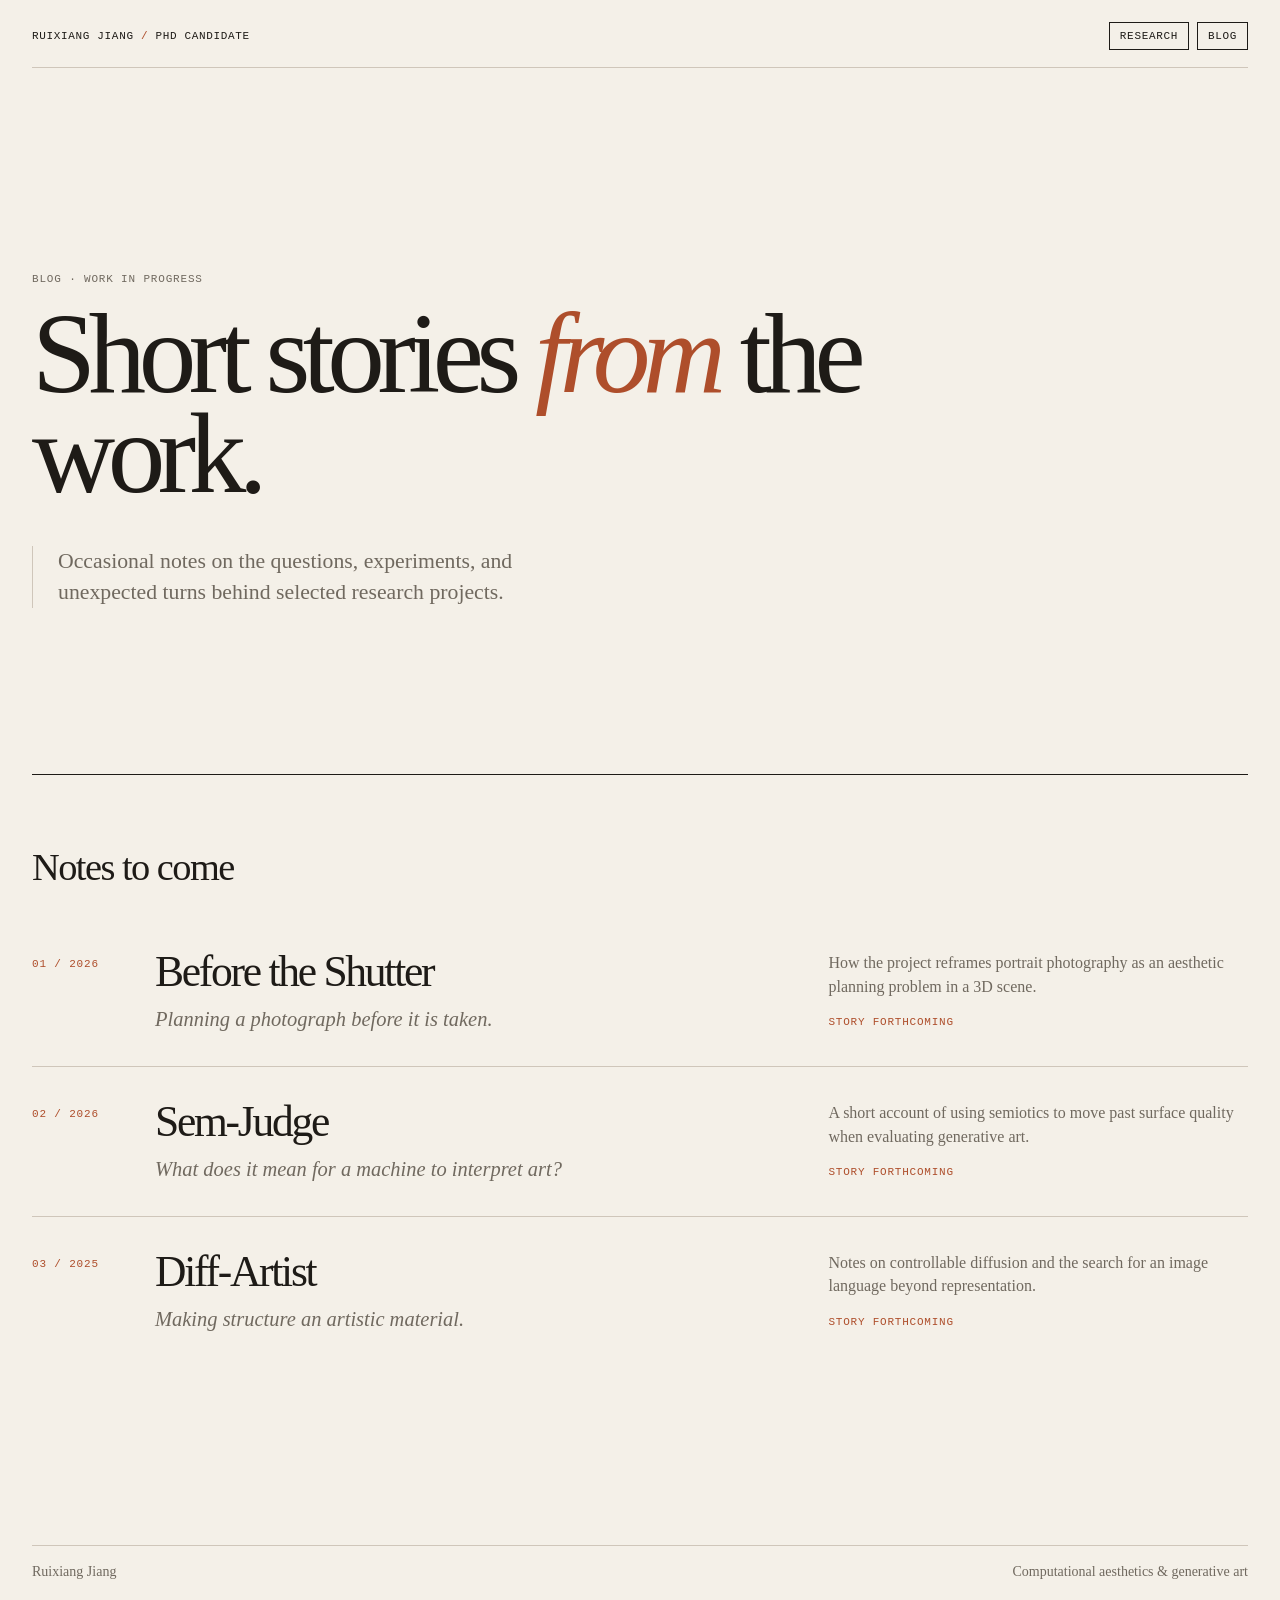
==== blog.html @ 03960910 "Add publication teasers and entrance motion" ====
<!doctype html>
<html lang="en">

<head>
  <meta charset="utf-8">
  <meta name="viewport" content="width=device-width, initial-scale=1">
  <meta name="description" content="Short notes from Ruixiang Jiang's research projects.">
  <title>Blog — Ruixiang Jiang</title>
  <style>
    :root {
      --paper: #f4f0e8;
      --ink: #1e1b17;
      --muted: #70695f;
      --line: #cfc6ba;
      --accent: #ae4e2b;
      --content: min(1220px, calc(100% - 64px));
    }
    * { box-sizing: border-box; }
    html { scroll-behavior: smooth; }
    body { background: var(--paper); color: var(--ink); font-family: Georgia, 'Times New Roman', serif; margin: 0; min-width: 320px; }
    a { color: inherit; }
    a:focus-visible { outline: 2px solid var(--accent); outline-offset: 4px; }
    .site-header { align-items: center; border-bottom: 1px solid var(--line); display: flex; font-family: ui-monospace, SFMono-Regular, Menlo, Monaco, Consolas, monospace; font-size: 11px; justify-content: space-between; letter-spacing: .06em; margin: 0 auto; max-width: var(--content); padding: 22px 0 17px; text-transform: uppercase; }
    .site-header a { text-decoration: none; }
    .site-header a:hover { color: var(--accent); }
    .slash { color: var(--accent); }
    .header-actions { display: flex; gap: 8px; }
    .header-actions a { border: 1px solid var(--ink); padding: 7px 10px; transition: background .2s ease, color .2s ease; }
    .header-actions a:hover { background: var(--ink); color: var(--paper); }
    main, .site-footer { margin: 0 auto; max-width: var(--content); }
    .hero { max-width: 900px; padding: clamp(100px, 16vw, 210px) 0 clamp(90px, 13vw, 170px); }
    .eyebrow, .note-meta { color: var(--muted); font-family: ui-monospace, SFMono-Regular, Menlo, Monaco, Consolas, monospace; font-size: 11px; letter-spacing: .075em; text-transform: uppercase; }
    .eyebrow { margin: 0 0 18px; }
    h1 { font-size: clamp(58px, 9vw, 132px); font-weight: 400; letter-spacing: -.065em; line-height: .87; margin: 0; }
    .accent { color: var(--accent); font-style: italic; }
    .hero-copy { border-left: 1px solid var(--line); color: var(--muted); font-size: clamp(18px, 1.7vw, 23px); line-height: 1.42; margin: 43px 0 0; max-width: 565px; padding-left: 25px; }
    .notes { border-top: 1px solid var(--ink); padding-top: 15px; }
    h2 { font-size: clamp(29px, 3vw, 44px); font-weight: 400; letter-spacing: -.04em; margin: 55px 0 28px; }
    .note { display: grid; gap: 28px; grid-template-columns: 95px minmax(0, 1fr) minmax(220px, .65fr); padding: 34px 0; }
    .note + .note { border-top: 1px solid var(--line); }
    .note-index { color: var(--accent); font-family: ui-monospace, SFMono-Regular, Menlo, Monaco, Consolas, monospace; font-size: 11px; letter-spacing: .075em; padding-top: 7px; }
    .note h3 { font-size: clamp(28px, 3.4vw, 52px); font-weight: 400; letter-spacing: -.052em; line-height: .95; margin: 0 0 14px; }
    .note-title { color: var(--muted); font-size: clamp(17px, 1.6vw, 21px); font-style: italic; line-height: 1.25; margin: 0; }
    .note-copy { align-self: start; color: var(--muted); font-size: 16px; line-height: 1.45; margin: 0; }
    .coming { color: var(--accent); display: block; font-family: ui-monospace, SFMono-Regular, Menlo, Monaco, Consolas, monospace; font-size: 11px; letter-spacing: .07em; margin-top: 17px; text-transform: uppercase; }
    .site-footer { border-top: 1px solid var(--line); color: var(--muted); display: flex; font-size: 14px; justify-content: space-between; margin-top: clamp(90px, 14vw, 180px); padding: 18px 0 30px; }
    @media (max-width: 760px) { :root { --content: min(100% - 40px, 1220px); } .site-header { padding-top: 18px; } .hero { padding: 100px 0 110px; } .note { grid-template-columns: 1fr; gap: 15px; } .note-index { padding: 0; } .site-footer { flex-direction: column; gap: 15px; } }
  </style>
</head>

<body>
  <header class="site-header">
    <a href="index.html">Ruixiang Jiang <span class="slash">/</span> PhD Candidate</a>
    <nav class="header-actions" aria-label="Site navigation">
      <a href="index.html#publications">Research</a>
      <a href="blog.html" aria-current="page">Blog</a>
    </nav>
  </header>
  <main>
    <section class="hero" aria-labelledby="page-title">
      <p class="eyebrow">Blog · work in progress</p>
      <h1 id="page-title">Short stories <span class="accent">from</span> the work.</h1>
      <p class="hero-copy">Occasional notes on the questions, experiments, and unexpected turns behind selected research projects.</p>
    </section>
    <section class="notes" aria-labelledby="notes-title">
      <h2 id="notes-title">Notes to come</h2>
      <article class="note">
        <div class="note-index">01 / 2026</div>
        <div><h3>Before the Shutter</h3><p class="note-title">Planning a photograph before it is taken.</p></div>
        <p class="note-copy">How the project reframes portrait photography as an aesthetic planning problem in a 3D scene.<span class="coming">Story forthcoming</span></p>
      </article>
      <article class="note">
        <div class="note-index">02 / 2026</div>
        <div><h3>Sem-Judge</h3><p class="note-title">What does it mean for a machine to interpret art?</p></div>
        <p class="note-copy">A short account of using semiotics to move past surface quality when evaluating generative art.<span class="coming">Story forthcoming</span></p>
      </article>
      <article class="note">
        <div class="note-index">03 / 2025</div>
        <div><h3>Diff-Artist</h3><p class="note-title">Making structure an artistic material.</p></div>
        <p class="note-copy">Notes on controllable diffusion and the search for an image language beyond representation.<span class="coming">Story forthcoming</span></p>
      </article>
    </section>
  </main>
  <footer class="site-footer"><span>Ruixiang Jiang</span><span>Computational aesthetics &amp; generative art</span></footer>
</body>
</html>
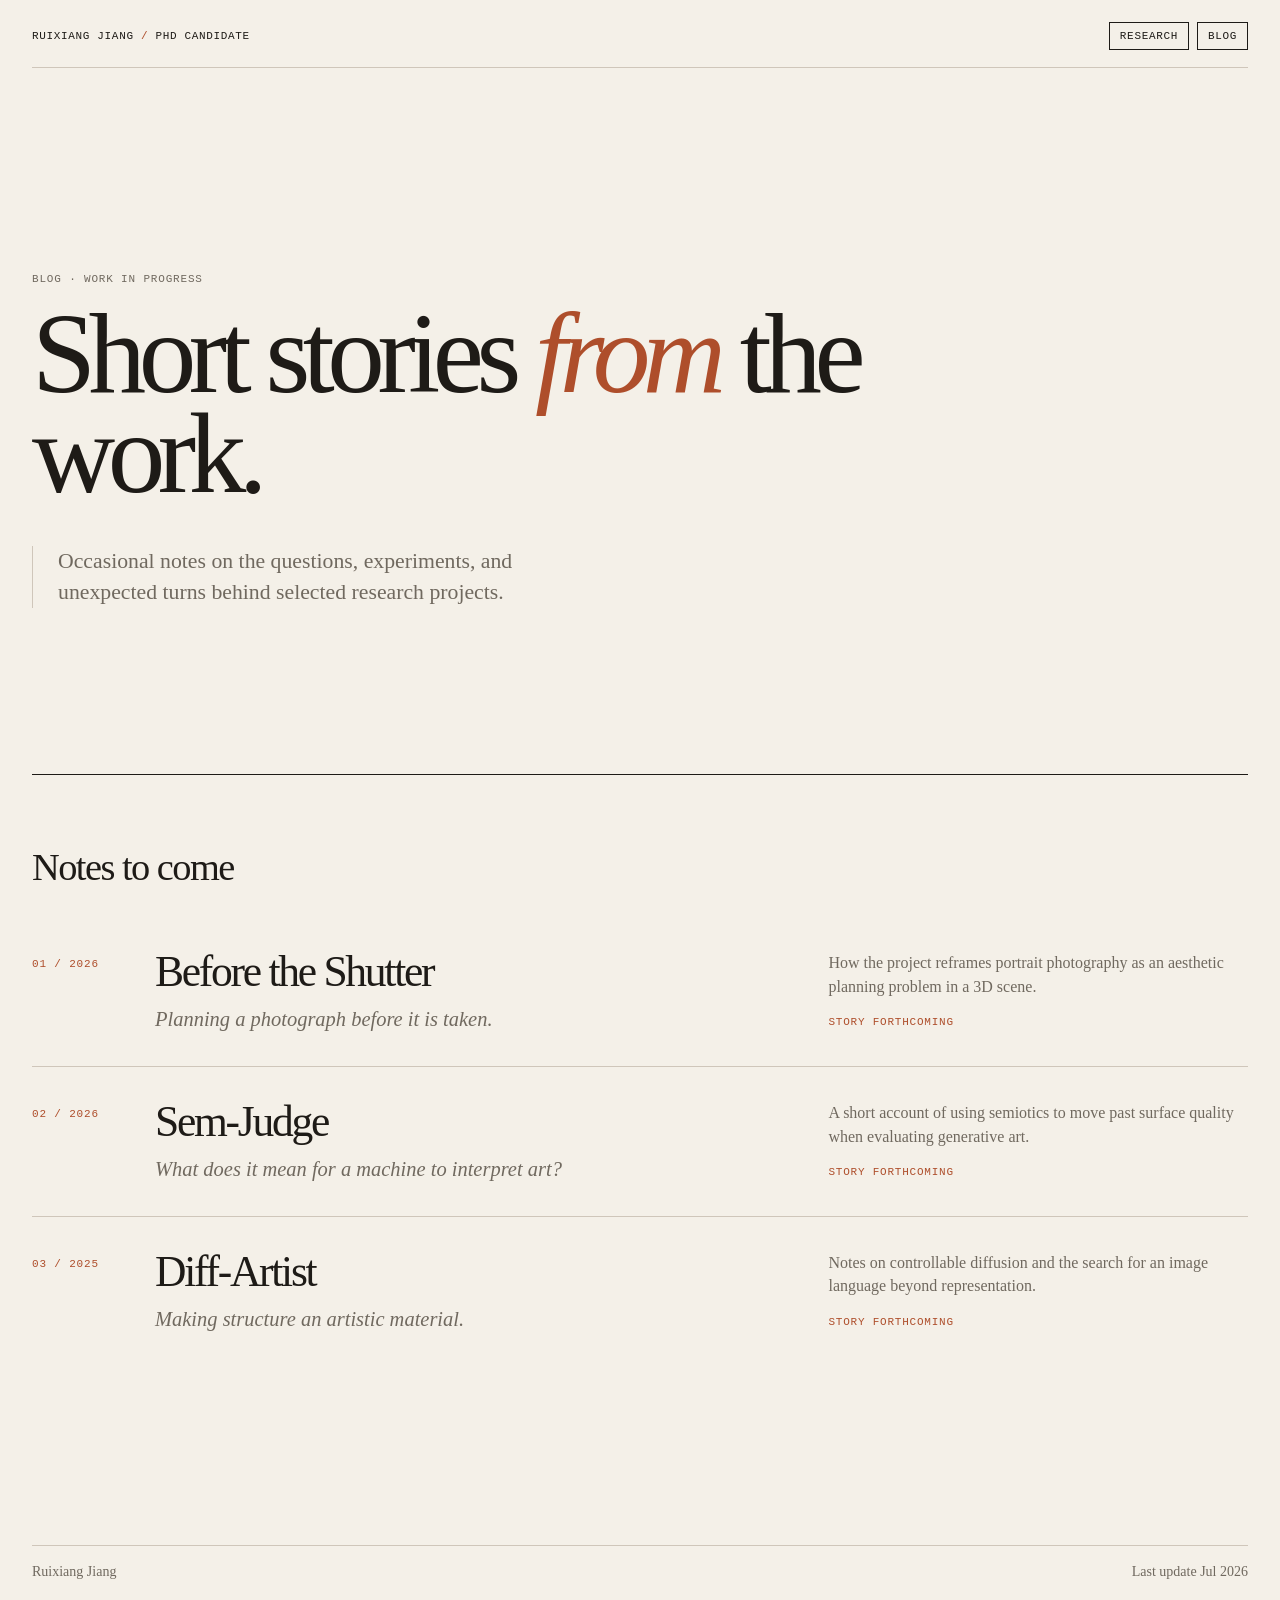
==== commit c745a44d: "Refine mobile portfolio layout" ====
--- a/blog.html
+++ b/blog.html
@@ -44,7 +44,19 @@
     .note-copy { align-self: start; color: var(--muted); font-size: 16px; line-height: 1.45; margin: 0; }
     .coming { color: var(--accent); display: block; font-family: ui-monospace, SFMono-Regular, Menlo, Monaco, Consolas, monospace; font-size: 11px; letter-spacing: .07em; margin-top: 17px; text-transform: uppercase; }
     .site-footer { border-top: 1px solid var(--line); color: var(--muted); display: flex; font-size: 14px; justify-content: space-between; margin-top: clamp(90px, 14vw, 180px); padding: 18px 0 30px; }
-    @media (max-width: 760px) { :root { --content: min(100% - 40px, 1220px); } .site-header { padding-top: 18px; } .hero { padding: 100px 0 110px; } .note { grid-template-columns: 1fr; gap: 15px; } .note-index { padding: 0; } .site-footer { flex-direction: column; gap: 15px; } }
+    @media (max-width: 760px) {
+      :root { --content: min(100% - 40px, 1220px); }
+      .site-header { align-items: flex-start; font-size: 10px; gap: 10px; padding-top: 16px; }
+      .site-header > a { line-height: 1.3; max-width: 137px; }
+      .header-actions { flex-shrink: 0; gap: 6px; }
+      .header-actions a { padding: 6px 7px; }
+      .hero { padding: 82px 0 92px; }
+      h1 { font-size: clamp(48px, 14.5vw, 66px); line-height: .9; }
+      .hero-copy { font-size: 18px; margin-top: 32px; padding-left: 18px; }
+      .note { grid-template-columns: 1fr; gap: 15px; }
+      .note-index { padding: 0; }
+      .site-footer { flex-direction: row; font-size: 12px; gap: 12px; justify-content: space-between; white-space: nowrap; }
+    }
   </style>
 </head>
 
@@ -81,6 +93,6 @@
       </article>
     </section>
   </main>
-  <footer class="site-footer"><span>Ruixiang Jiang</span><span>Computational aesthetics &amp; generative art</span></footer>
+  <footer class="site-footer"><span>Ruixiang Jiang</span><span>Last update Jul 2026</span></footer>
 </body>
 </html>
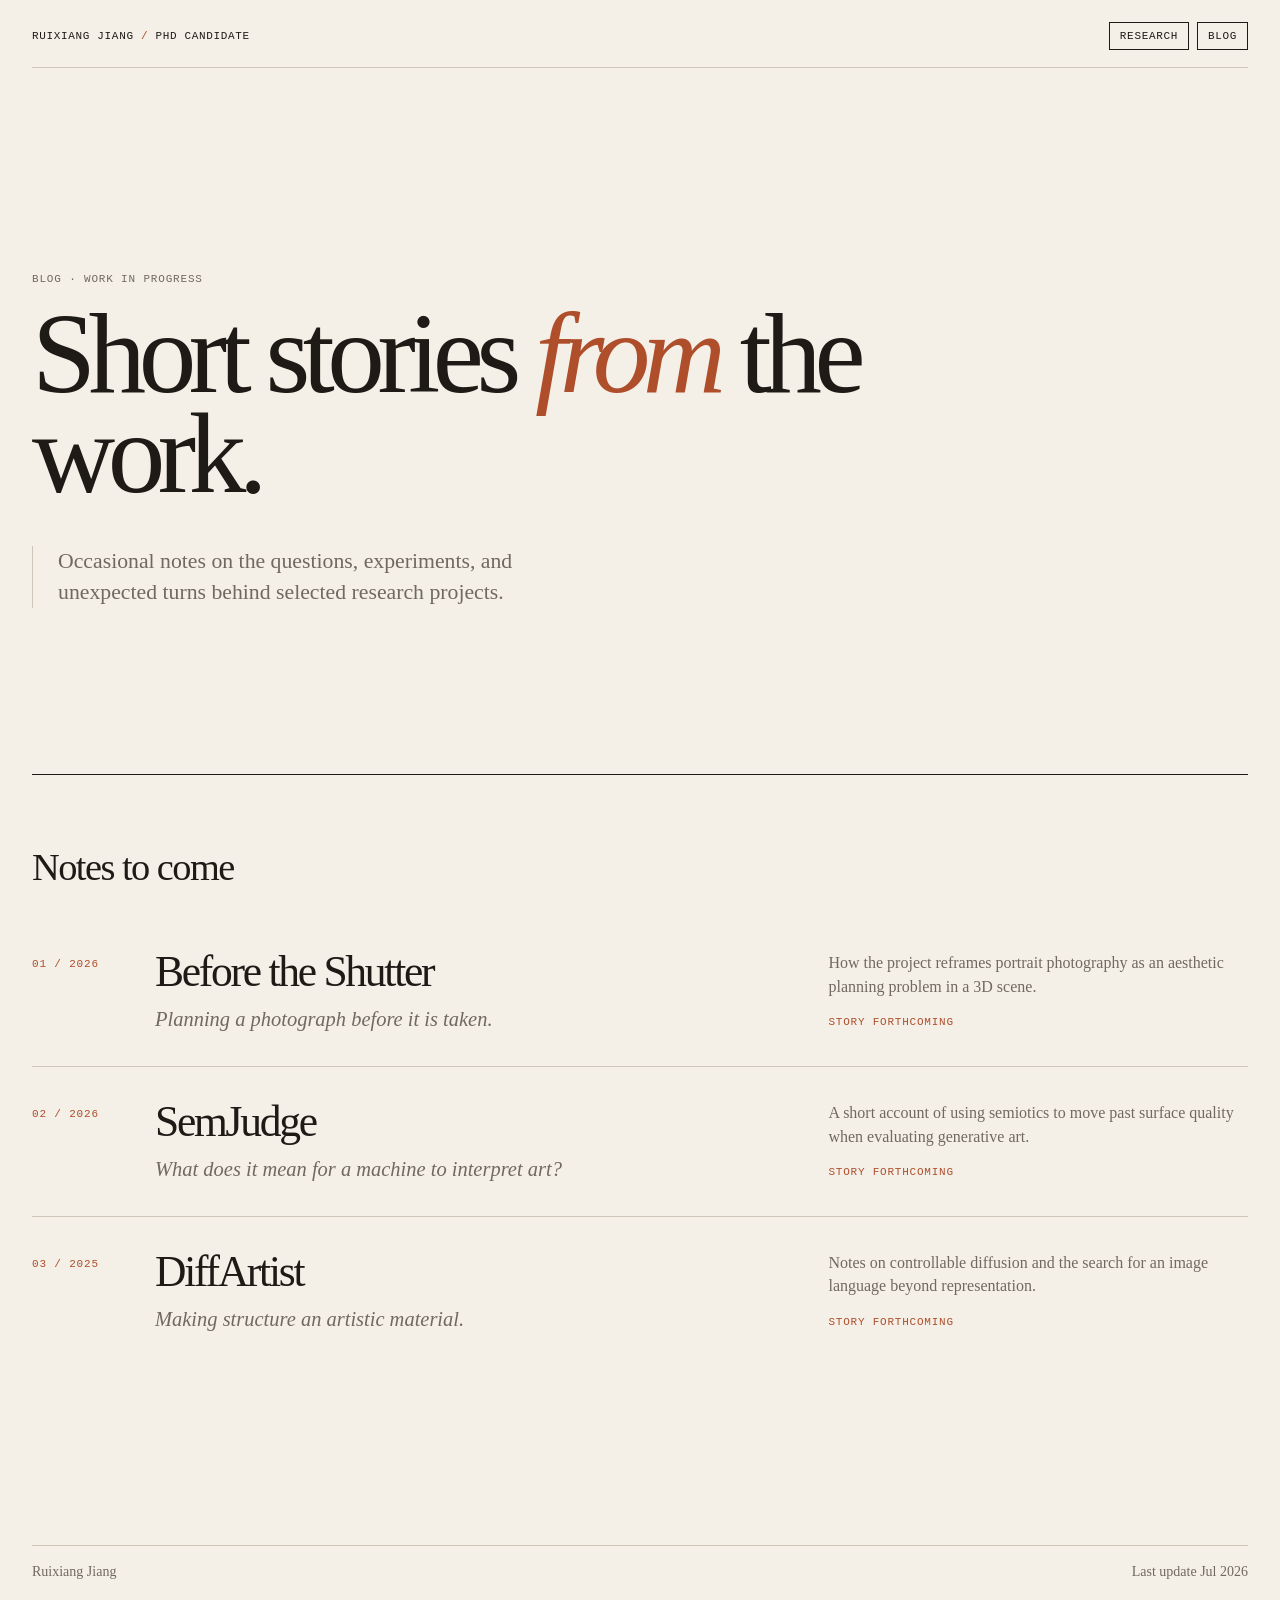
==== commit 69df9ae7: "Refine publication presentation" ====
--- a/blog.html
+++ b/blog.html
@@ -5,6 +5,7 @@
   <meta charset="utf-8">
   <meta name="viewport" content="width=device-width, initial-scale=1">
   <meta name="description" content="Short notes from Ruixiang Jiang's research projects.">
+  <link rel="icon" href="favicon.svg" type="image/svg+xml">
   <title>Blog — Ruixiang Jiang</title>
   <style>
     :root {
@@ -83,12 +84,12 @@
       </article>
       <article class="note">
         <div class="note-index">02 / 2026</div>
-        <div><h3>Sem-Judge</h3><p class="note-title">What does it mean for a machine to interpret art?</p></div>
+        <div><h3>SemJudge</h3><p class="note-title">What does it mean for a machine to interpret art?</p></div>
         <p class="note-copy">A short account of using semiotics to move past surface quality when evaluating generative art.<span class="coming">Story forthcoming</span></p>
       </article>
       <article class="note">
         <div class="note-index">03 / 2025</div>
-        <div><h3>Diff-Artist</h3><p class="note-title">Making structure an artistic material.</p></div>
+        <div><h3>DiffArtist</h3><p class="note-title">Making structure an artistic material.</p></div>
         <p class="note-copy">Notes on controllable diffusion and the search for an image language beyond representation.<span class="coming">Story forthcoming</span></p>
       </article>
     </section>
